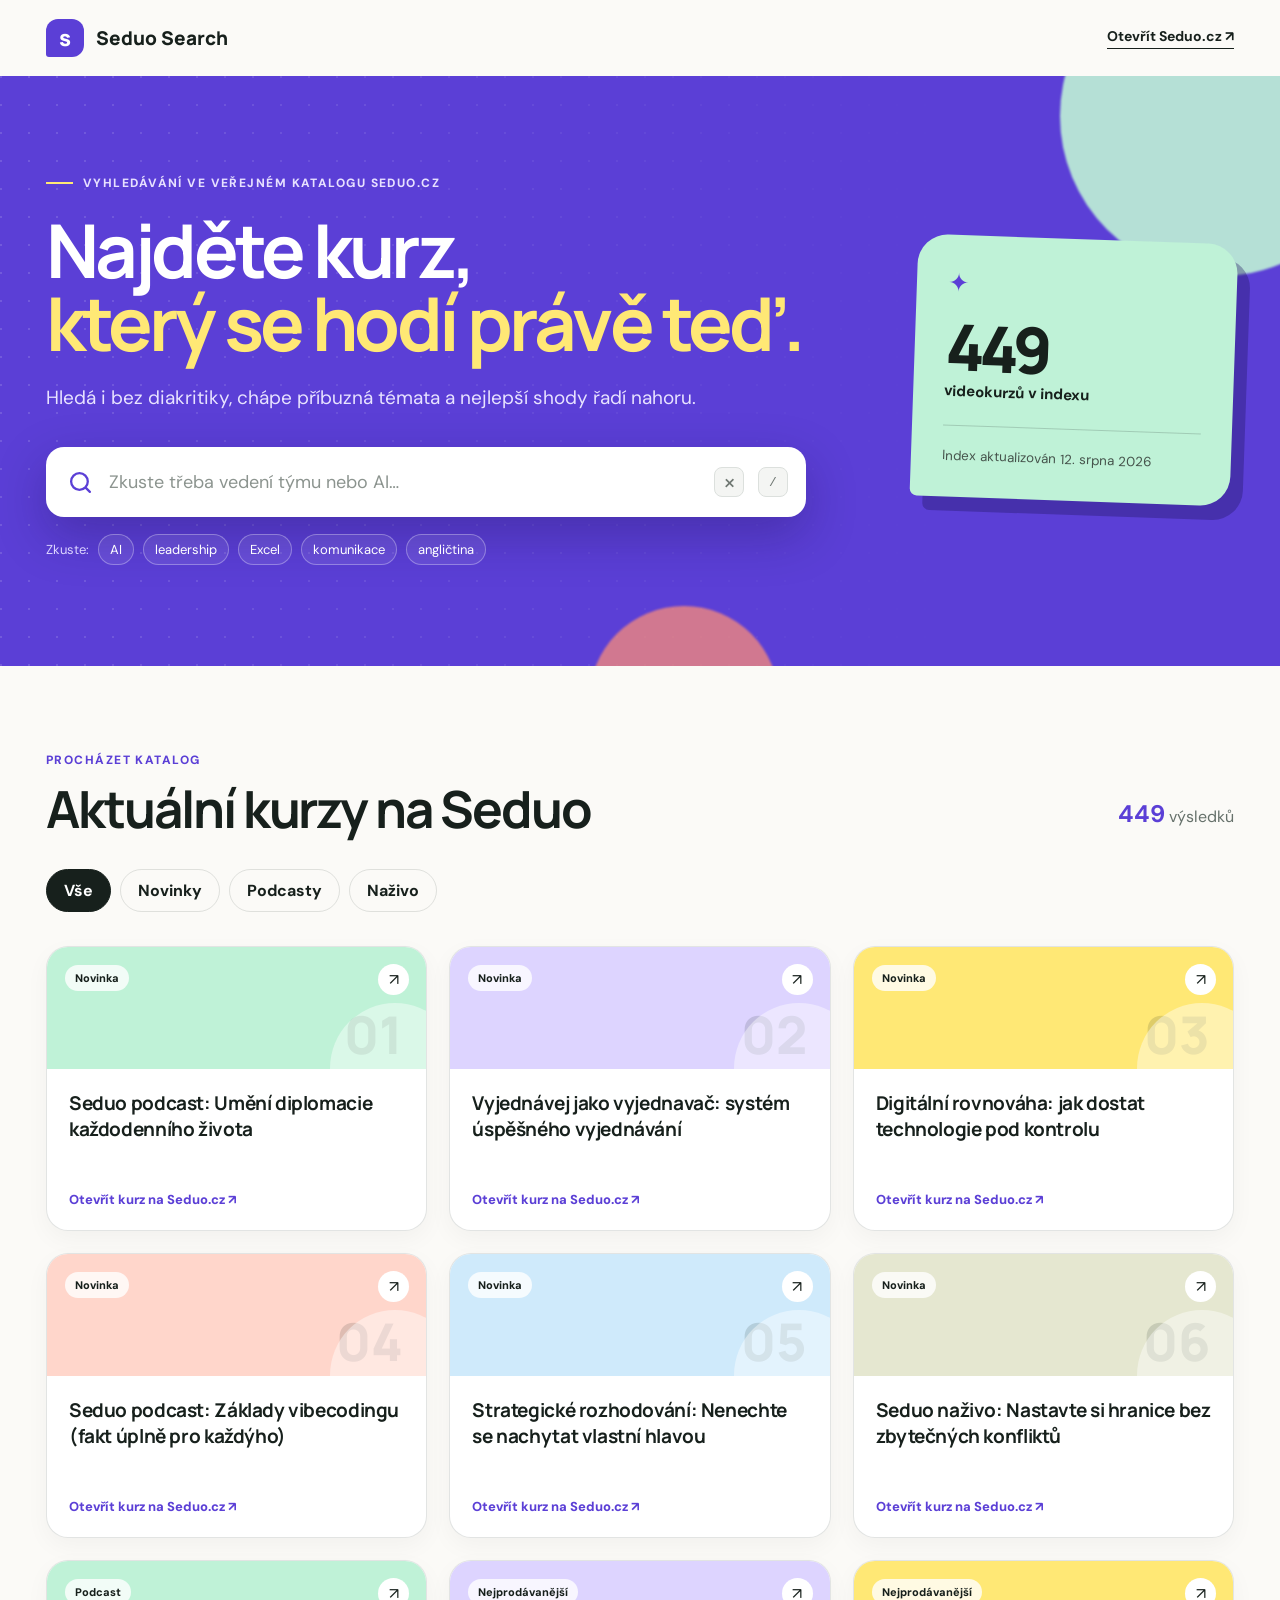
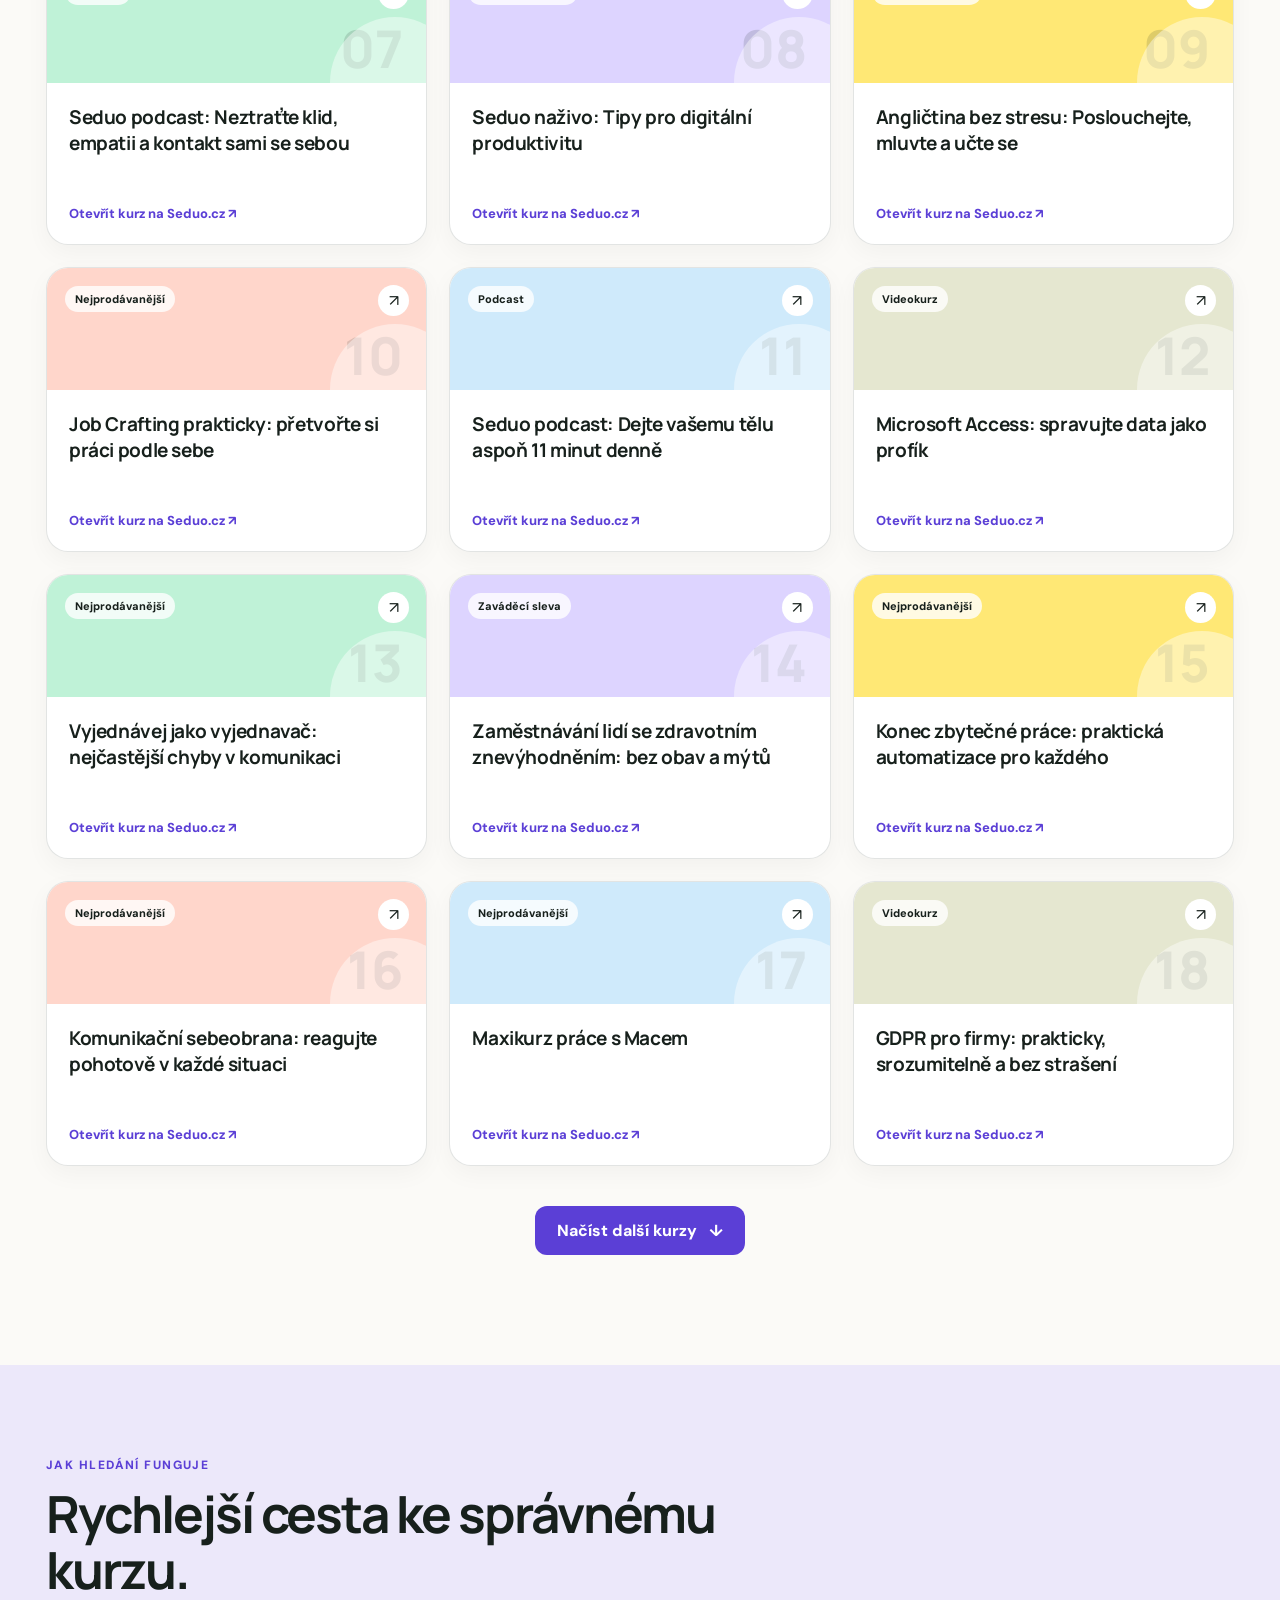
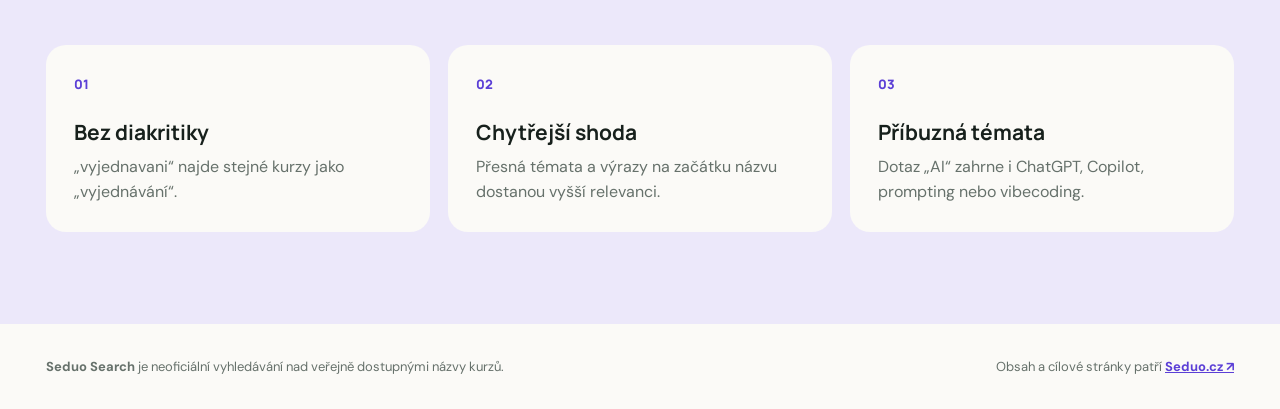
==== search/index.html @ 20088fba "Publikovat samostatný Seduo Search" ====
<!doctype html>
<html lang="cs">
<head>
  <meta charset="utf-8">
  <meta name="viewport" content="width=device-width,initial-scale=1">
  <title>Seduo Search | Najděte správný kurz</title>
  <meta name="description" content="Rychlé a relevantní vyhledávání ve veřejném katalogu videokurzů Seduo.cz.">
  <meta property="og:title" content="Seduo Search | Najděte správný kurz">
  <meta property="og:description" content="Hledejte bez diakritiky, podle témat a relevance ve veřejném katalogu Seduo.cz.">
  <meta property="og:image" content="https://jannehasil.github.io/education-radar-cz-sk/search/og.png">
  <link rel="stylesheet" href="styles.css">
  <script src="app.js" defer></script>
</head>
<body>
<main id="top">
  <header class="topbar">
    <a class="brand" href="#top"><span class="brandMark">s</span><span>Seduo Search</span></a>
    <a class="catalogLink" href="https://www.seduo.cz/kategorie/vsechny-kurzy/videokurzy" target="_blank" rel="noreferrer">Otevřít Seduo.cz <span>↗</span></a>
  </header>

  <section class="hero">
    <div class="orb orbOne"></div><div class="orb orbTwo"></div>
    <div class="heroCopy">
      <p class="eyebrow"><span></span> Vyhledávání ve veřejném katalogu Seduo.cz</p>
      <h1>Najděte kurz,<br><em>který se hodí právě teď.</em></h1>
      <p class="lede">Hledá i bez diakritiky, chápe příbuzná témata a nejlepší shody řadí nahoru.</p>
      <div class="searchShell">
        <svg aria-hidden="true" viewBox="0 0 24 24"><path d="m21 21-4.35-4.35m2.35-5.65a8 8 0 1 1-16 0 8 8 0 0 1 16 0Z"></path></svg>
        <input id="search" placeholder="Zkuste třeba vedení týmu nebo AI…" aria-label="Hledat kurzy" autocomplete="off">
        <button id="clear" class="clear" aria-label="Vymazat hledání" hidden>×</button><kbd id="shortcut">/</kbd>
      </div>
      <div class="quickRow"><span>Zkuste:</span><button>AI</button><button>leadership</button><button>Excel</button><button>komunikace</button><button>angličtina</button></div>
    </div>
    <aside class="heroCard"><span class="spark">✦</span><strong id="total">—</strong><p>videokurzů v indexu</p><div></div><small id="updated">Index se načítá…</small></aside>
  </section>

  <section class="results">
    <div class="resultsTop"><div><p class="kicker" id="mode">Procházet katalog</p><h2 id="heading">Aktuální kurzy na Seduo</h2></div><p class="resultCount"><strong id="count">0</strong> <span id="countLabel">výsledků</span></p></div>
    <div class="filters" role="group" aria-label="Filtrovat výsledky"><button class="active">Vše</button><button>Novinky</button><button>Podcasty</button><button>Naživo</button></div>
    <div id="empty" class="empty" hidden><span>?</span><h3>Tady jsme nic přesného nenašli.</h3><p>Zkuste kratší nebo obecnější výraz — třeba „AI“, „manažer“ nebo „komunikace“.</p><button id="reset">Zobrazit celý katalog</button></div>
    <div id="courseGrid" class="courseGrid"></div>
    <button id="loadMore" class="loadMore">Načíst další kurzy <span>↓</span></button>
  </section>

  <section class="how"><div><p class="kicker">Jak hledání funguje</p><h2>Rychlejší cesta ke správnému kurzu.</h2></div><div class="steps"><article><span>01</span><h3>Bez diakritiky</h3><p>„vyjednavani“ najde stejné kurzy jako „vyjednávání“.</p></article><article><span>02</span><h3>Chytřejší shoda</h3><p>Přesná témata a výrazy na začátku názvu dostanou vyšší relevanci.</p></article><article><span>03</span><h3>Příbuzná témata</h3><p>Dotaz „AI“ zahrne i ChatGPT, Copilot, prompting nebo vibecoding.</p></article></div></section>
  <footer><p><strong>Seduo Search</strong> je neoficiální vyhledávání nad veřejně dostupnými názvy kurzů.</p><p>Obsah a cílové stránky patří <a href="https://www.seduo.cz" target="_blank" rel="noreferrer">Seduo.cz ↗</a></p></footer>
</main>
</body>
</html>
---- search/styles.css ----
@import url('https://fonts.googleapis.com/css2?family=DM+Sans:wght@400;500;600;700&family=Manrope:wght@500;600;700;800&display=swap');

:root {
  --ink: #17201c;
  --muted: #66716b;
  --paper: #fbfaf7;
  --purple: #5b3fd6;
  --purple-dark: #33227f;
  --mint: #bff2d7;
  --yellow: #ffe875;
  --coral: #ff8f76;
  --line: rgba(23, 32, 28, .12);
}

* { box-sizing: border-box; }
html { scroll-behavior: smooth; }
body { margin: 0; color: var(--ink); background: var(--paper); font-family: "DM Sans", sans-serif; }
button, input { font: inherit; }
button, a { -webkit-tap-highlight-color: transparent; }
a { color: inherit; }

main { min-height: 100vh; overflow: hidden; }
.topbar { height: 76px; max-width: 1240px; margin: 0 auto; padding: 0 26px; display: flex; align-items: center; justify-content: space-between; }
.brand { display: inline-flex; align-items: center; gap: 12px; text-decoration: none; font-family: "Manrope", sans-serif; font-weight: 800; font-size: 19px; }
.brandMark { display: grid; place-items: center; width: 38px; height: 38px; color: white; background: var(--purple); border-radius: 12px 12px 12px 3px; font-size: 22px; font-weight: 800; }
.catalogLink { font-size: 14px; font-weight: 700; text-decoration: none; border-bottom: 1px solid var(--ink); padding-bottom: 3px; }

.hero { position: relative; min-height: 590px; padding: 88px max(26px, calc((100vw - 1188px)/2)) 90px; display: grid; grid-template-columns: minmax(0, 1fr) 320px; gap: 92px; align-items: center; background: var(--purple); color: white; overflow: hidden; }
.hero:before { content: ""; position: absolute; inset: 0; opacity: .14; background-image: radial-gradient(circle at 1px 1px, white 1px, transparent 0); background-size: 28px 28px; mask-image: linear-gradient(to right, black, transparent 75%); }
.orb { position: absolute; border-radius: 50%; filter: blur(1px); pointer-events: none; }
.orbOne { width: 320px; height: 320px; right: -100px; top: -120px; background: var(--mint); opacity: .9; }
.orbTwo { width: 190px; height: 190px; left: 46%; bottom: -130px; background: var(--coral); opacity: .72; }
.heroCopy, .heroCard { position: relative; z-index: 1; }
.eyebrow, .kicker { margin: 0 0 22px; text-transform: uppercase; letter-spacing: .12em; font-size: 12px; font-weight: 800; }
.eyebrow { display: flex; align-items: center; gap: 10px; color: #e7e0ff; }
.eyebrow span { width: 27px; height: 2px; background: var(--yellow); }
h1, h2, h3, p { margin-top: 0; }
h1, h2, h3 { font-family: "Manrope", sans-serif; }
h1 { margin-bottom: 24px; max-width: 830px; font-size: clamp(45px, 5.8vw, 78px); line-height: .99; letter-spacing: -.052em; }
h1 em { color: var(--yellow); font-style: normal; }
.lede { max-width: 690px; margin-bottom: 34px; font-size: 19px; line-height: 1.58; color: #e8e3ff; }

.searchShell { height: 70px; max-width: 760px; display: flex; align-items: center; gap: 14px; padding: 0 18px 0 22px; background: white; color: var(--ink); border-radius: 18px; box-shadow: 0 18px 50px rgba(20, 10, 65, .28); }
.searchShell:focus-within { outline: 4px solid rgba(255, 232, 117, .6); }
.searchShell svg { width: 25px; height: 25px; flex: 0 0 auto; fill: none; stroke: var(--purple); stroke-width: 2.2; stroke-linecap: round; }
.searchShell input { min-width: 0; flex: 1; border: 0; outline: 0; color: var(--ink); font-size: 18px; background: transparent; }
.searchShell input::placeholder { color: #8c948f; }
kbd, .clear { min-width: 30px; height: 30px; border: 1px solid #dce0dd; border-radius: 8px; display: grid; place-items: center; background: #f4f5f3; color: #6f7772; }
.clear { cursor: pointer; font-size: 24px; line-height: 1; }
.quickRow { min-height: 30px; margin-top: 17px; display: flex; gap: 9px; align-items: center; flex-wrap: wrap; color: #dcd5ff; font-size: 13px; }
.quickRow button { border: 1px solid rgba(255,255,255,.3); border-radius: 99px; color: white; background: rgba(255,255,255,.08); padding: 6px 11px; cursor: pointer; transition: .2s ease; }
.quickRow button:hover { color: var(--purple-dark); background: var(--yellow); border-color: var(--yellow); transform: translateY(-1px); }

.heroCard { padding: 31px; color: var(--ink); background: var(--mint); border-radius: 30px 30px 30px 7px; box-shadow: 13px 14px 0 rgba(31, 18, 93, .34); transform: rotate(2deg); }
.heroCard .spark { display: block; color: var(--purple); font-size: 25px; }
.heroCard strong { display: block; margin: 16px 0 2px; font: 800 64px/1 "Manrope", sans-serif; letter-spacing: -.06em; }
.heroCard p { margin-bottom: 24px; font-size: 15px; font-weight: 700; }
.heroCard div { height: 1px; margin-bottom: 18px; background: rgba(23,32,28,.18); }
.heroCard small { line-height: 1.5; color: #45534b; }

.results { max-width: 1240px; margin: 0 auto; padding: 86px 26px 110px; }
.resultsTop { display: flex; justify-content: space-between; align-items: end; gap: 28px; }
.kicker { margin-bottom: 13px; color: var(--purple); }
.results h2, .how h2 { margin-bottom: 0; font-size: clamp(32px, 4vw, 52px); line-height: 1.08; letter-spacing: -.04em; }
.resultCount { flex: 0 0 auto; margin-bottom: 7px; color: var(--muted); }
.resultCount strong { color: var(--purple); font-size: 24px; }
.filters { margin: 33px 0 34px; display: flex; flex-wrap: wrap; gap: 9px; }
.filters button { padding: 10px 17px; border: 1px solid var(--line); border-radius: 99px; background: transparent; color: var(--ink); font-weight: 700; cursor: pointer; }
.filters button.active { background: var(--ink); color: white; border-color: var(--ink); }

.courseGrid { display: grid; grid-template-columns: repeat(3, minmax(0, 1fr)); gap: 22px; }
.courseCard { display: flex; flex-direction: column; min-width: 0; min-height: 285px; overflow: hidden; border: 1px solid var(--line); border-radius: 22px; background: white; text-decoration: none; box-shadow: 0 8px 25px rgba(25, 29, 27, .04); transition: transform .2s ease, box-shadow .2s ease; }
.courseCard:hover { transform: translateY(-5px); box-shadow: 0 18px 40px rgba(36, 23, 92, .12); }
.courseVisual { position: relative; height: 122px; padding: 18px; overflow: hidden; }
.courseVisual:after { content: ""; position: absolute; width: 130px; height: 130px; right: -34px; bottom: -64px; border-radius: 50%; background: rgba(255,255,255,.42); }
.courseVisual span { display: inline-block; padding: 6px 10px; border-radius: 99px; background: rgba(255,255,255,.8); font-size: 11px; font-weight: 800; }
.courseVisual b { position: absolute; right: 23px; bottom: 8px; font: 800 52px/1 "Manrope", sans-serif; color: rgba(23,32,28,.14); }
.courseVisual i { position: absolute; right: 17px; top: 17px; display: grid; place-items: center; width: 31px; height: 31px; border-radius: 50%; background: white; font-style: normal; }
.visual1 { background: var(--mint); }.visual2 { background: #ddd4ff; }.visual3 { background: var(--yellow); }.visual4 { background: #ffd6cb; }.visual5 { background: #cfeafb; }.visual6 { background: #e5e7d0; }
.courseBody { padding: 22px; display: flex; flex: 1; flex-direction: column; justify-content: space-between; gap: 25px; }
.courseBody p { margin: 0; font: 700 19px/1.34 "Manrope", sans-serif; letter-spacing: -.02em; }
.courseBody span { color: var(--purple); font-size: 13px; font-weight: 800; }
.loadMore, .empty button { display: block; margin: 40px auto 0; padding: 14px 22px; border: 0; border-radius: 12px; background: var(--purple); color: white; font-weight: 800; cursor: pointer; }
.loadMore span { margin-left: 8px; }
.empty { padding: 70px 25px; text-align: center; border: 1px dashed #c9cec9; border-radius: 24px; background: white; }
.empty > span { display: grid; place-items: center; width: 54px; height: 54px; margin: 0 auto 19px; border-radius: 50%; color: white; background: var(--purple); font: 800 24px "Manrope", sans-serif; }
.empty h3 { margin-bottom: 9px; font-size: 25px; }.empty p { color: var(--muted); }

.how { padding: 92px max(26px, calc((100vw - 1188px)/2)); background: #ece8fa; }
.how > div:first-child { max-width: 680px; }
.steps { margin-top: 48px; display: grid; grid-template-columns: repeat(3, 1fr); gap: 18px; }
.steps article { padding: 28px; background: var(--paper); border-radius: 20px; }
.steps article > span { color: var(--purple); font: 800 13px "Manrope", sans-serif; }
.steps h3 { margin: 24px 0 9px; font-size: 21px; }.steps p { margin: 0; color: var(--muted); line-height: 1.55; }

footer { max-width: 1240px; margin: 0 auto; padding: 34px 26px; display: flex; justify-content: space-between; gap: 20px; color: var(--muted); font-size: 13px; }
footer p { margin: 0; } footer a { color: var(--purple); font-weight: 700; }

@media (max-width: 900px) {
  .hero { grid-template-columns: 1fr; gap: 46px; padding-top: 70px; }
  .heroCard { max-width: 330px; }
  .courseGrid { grid-template-columns: repeat(2, minmax(0, 1fr)); }
  .steps { grid-template-columns: 1fr; }
}

@media (max-width: 620px) {
  .topbar { height: 66px; padding-inline: 18px; }.catalogLink { font-size: 0; }.catalogLink span { font-size: 18px; }
  .hero { min-height: auto; padding: 58px 18px 66px; }.eyebrow { line-height: 1.4; }
  h1 { font-size: 43px; }.lede { font-size: 16px; }.searchShell { height: 62px; padding-inline: 15px; }.searchShell input { font-size: 16px; } kbd { display: none; }
  .heroCard { transform: none; box-shadow: 8px 9px 0 rgba(31,18,93,.34); }
  .results { padding: 68px 18px 80px; }.resultsTop { align-items: start; flex-direction: column; gap: 15px; }.courseGrid { grid-template-columns: 1fr; }
  .how { padding: 70px 18px; } footer { padding: 28px 18px; flex-direction: column; }
}

@media (prefers-reduced-motion: reduce) { html { scroll-behavior: auto; } * { transition: none !important; } }
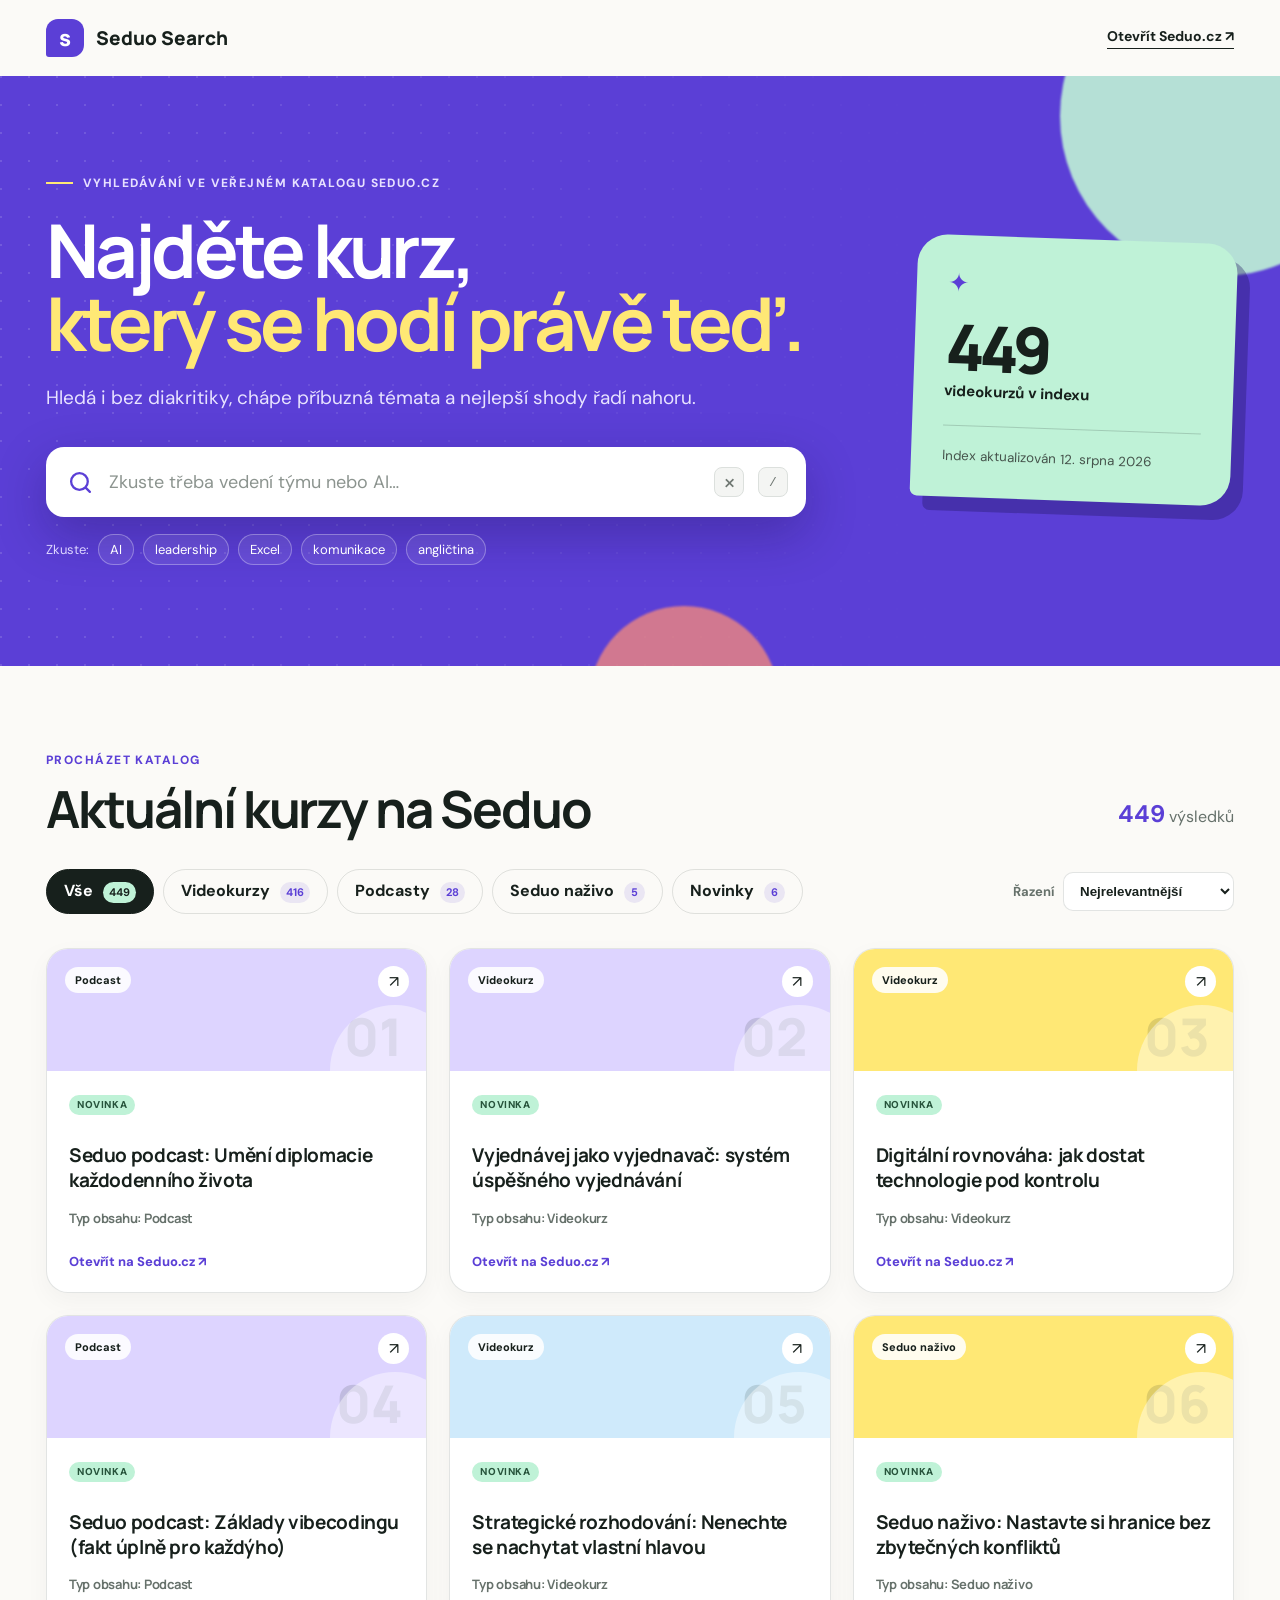
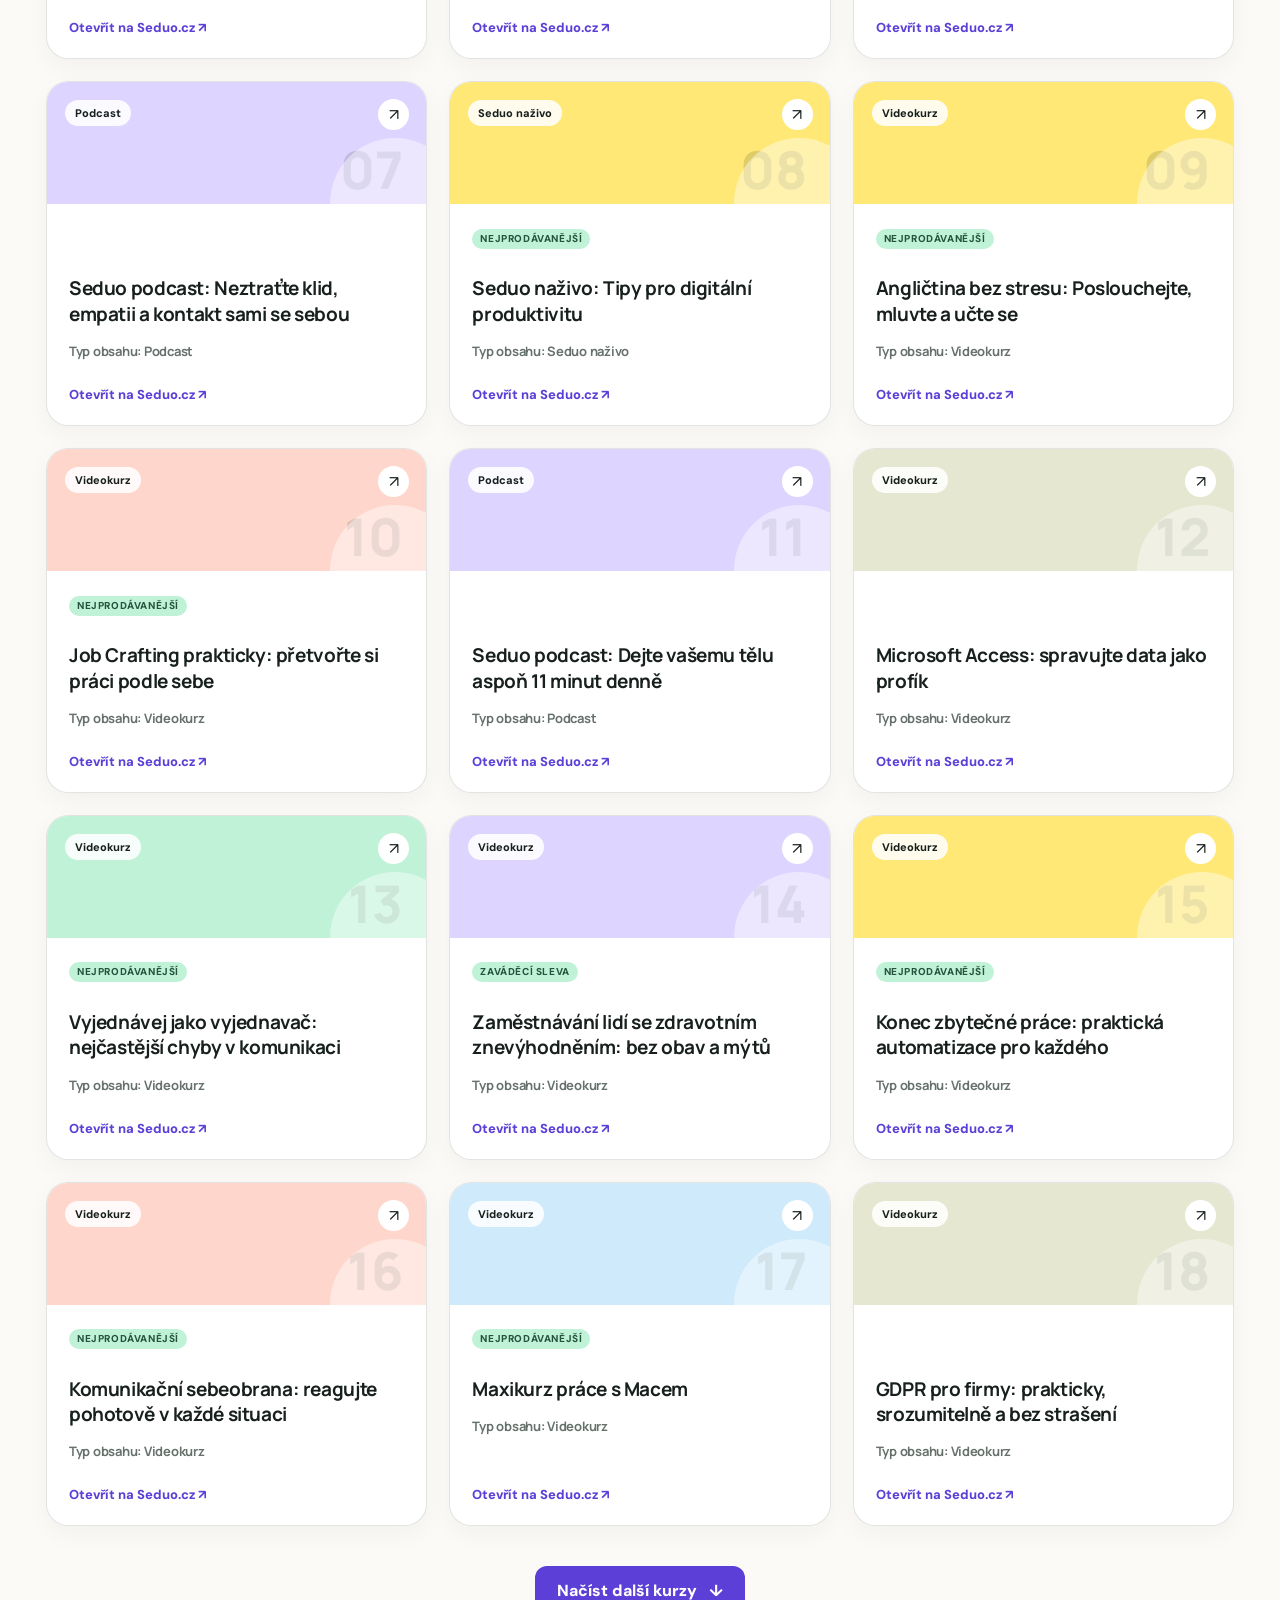
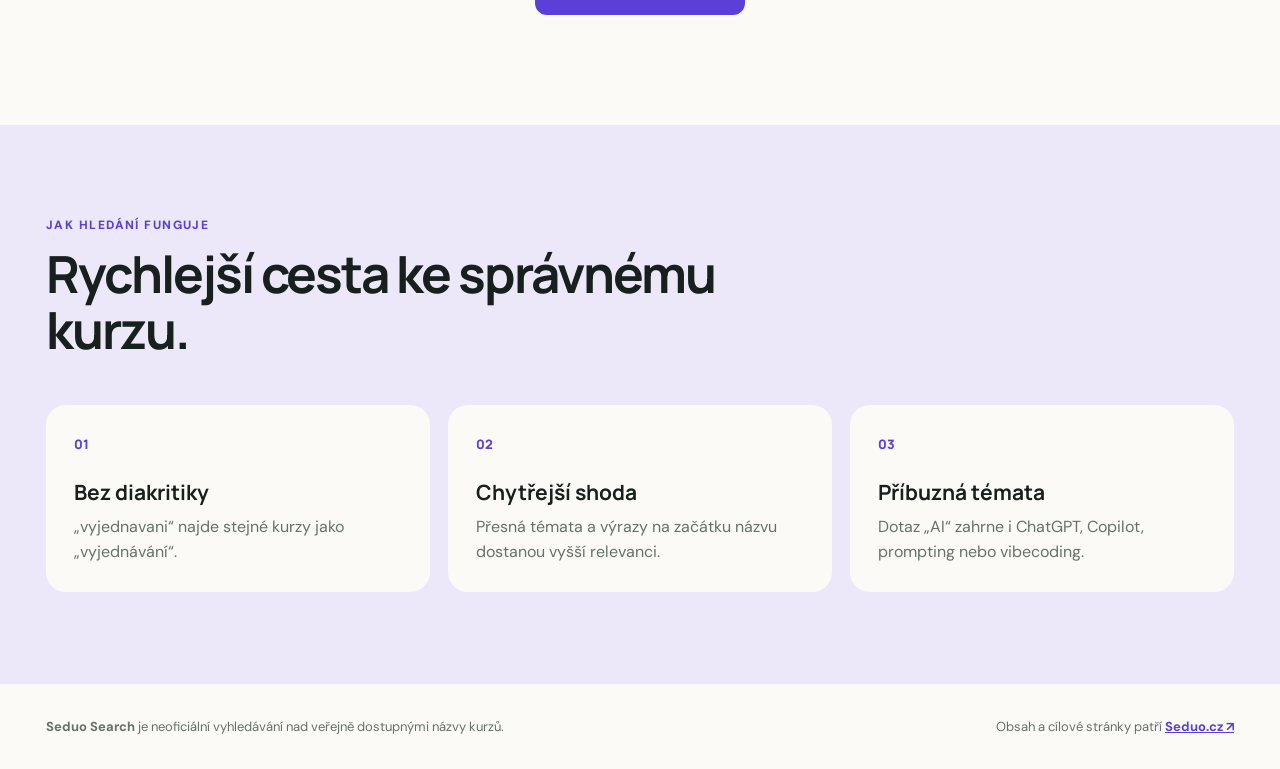
==== commit 75debc73: "Zlepšit relevanci a typy výsledků Seduo Search" ====
--- a/search/index.html
+++ b/search/index.html
@@ -36,7 +36,18 @@
 
   <section class="results">
     <div class="resultsTop"><div><p class="kicker" id="mode">Procházet katalog</p><h2 id="heading">Aktuální kurzy na Seduo</h2></div><p class="resultCount"><strong id="count">0</strong> <span id="countLabel">výsledků</span></p></div>
-    <div class="filters" role="group" aria-label="Filtrovat výsledky"><button class="active">Vše</button><button>Novinky</button><button>Podcasty</button><button>Naživo</button></div>
+    <div class="resultTools">
+      <div class="filters" role="group" aria-label="Filtrovat výsledky">
+        <button class="active" data-filter="Vše">Vše <span>0</span></button>
+        <button data-filter="Videokurzy">Videokurzy <span>0</span></button>
+        <button data-filter="Podcasty">Podcasty <span>0</span></button>
+        <button data-filter="Naživo">Seduo naživo <span>0</span></button>
+        <button data-filter="Novinky">Novinky <span>0</span></button>
+      </div>
+      <label class="sortLabel">Řazení
+        <select id="sort"><option value="relevance">Nejrelevantnější</option><option value="newest">Nejnovější</option><option value="az">A–Z</option></select>
+      </label>
+    </div>
     <div id="empty" class="empty" hidden><span>?</span><h3>Tady jsme nic přesného nenašli.</h3><p>Zkuste kratší nebo obecnější výraz — třeba „AI“, „manažer“ nebo „komunikace“.</p><button id="reset">Zobrazit celý katalog</button></div>
     <div id="courseGrid" class="courseGrid"></div>
     <button id="loadMore" class="loadMore">Načíst další kurzy <span>↓</span></button>
--- a/search/styles.css
+++ b/search/styles.css
@@ -64,9 +64,14 @@
 .results h2, .how h2 { margin-bottom: 0; font-size: clamp(32px, 4vw, 52px); line-height: 1.08; letter-spacing: -.04em; }
 .resultCount { flex: 0 0 auto; margin-bottom: 7px; color: var(--muted); }
 .resultCount strong { color: var(--purple); font-size: 24px; }
-.filters { margin: 33px 0 34px; display: flex; flex-wrap: wrap; gap: 9px; }
+.resultTools { margin: 33px 0 34px; display: flex; justify-content: space-between; gap: 24px; align-items: center; }
+.filters { display: flex; flex-wrap: wrap; gap: 9px; }
 .filters button { padding: 10px 17px; border: 1px solid var(--line); border-radius: 99px; background: transparent; color: var(--ink); font-weight: 700; cursor: pointer; }
 .filters button.active { background: var(--ink); color: white; border-color: var(--ink); }
+.filters button span { display: inline-grid; place-items: center; min-width: 21px; height: 21px; margin-left: 6px; padding: 0 6px; border-radius: 99px; background: rgba(91,63,214,.1); color: var(--purple); font-size: 11px; }
+.filters button.active span { color: var(--ink); background: var(--mint); }
+.sortLabel { display: flex; flex: 0 0 auto; align-items: center; gap: 9px; color: var(--muted); font-size: 13px; font-weight: 700; }
+.sortLabel select { padding: 10px 34px 10px 12px; border: 1px solid var(--line); border-radius: 10px; color: var(--ink); background: white; font-weight: 700; }
 
 .courseGrid { display: grid; grid-template-columns: repeat(3, minmax(0, 1fr)); gap: 22px; }
 .courseCard { display: flex; flex-direction: column; min-width: 0; min-height: 285px; overflow: hidden; border: 1px solid var(--line); border-radius: 22px; background: white; text-decoration: none; box-shadow: 0 8px 25px rgba(25, 29, 27, .04); transition: transform .2s ease, box-shadow .2s ease; }
@@ -80,6 +85,22 @@
 .courseBody { padding: 22px; display: flex; flex: 1; flex-direction: column; justify-content: space-between; gap: 25px; }
 .courseBody p { margin: 0; font: 700 19px/1.34 "Manrope", sans-serif; letter-spacing: -.02em; }
 .courseBody span { color: var(--purple); font-size: 13px; font-weight: 800; }
+.courseVisual .typePill { background: rgba(255,255,255,.88); }
+.cardMeta { min-height: 25px; display: flex; align-items: center; gap: 7px; flex-wrap: wrap; }
+.courseBody .relevancePill, .courseBody .flagPill { display: inline-flex; width: fit-content; padding: 5px 8px; border-radius: 99px; font-size: 10px; line-height: 1; text-transform: uppercase; letter-spacing: .06em; }
+.courseBody .relevancePill { color: #2b187f; background: #e8e2ff; }
+.courseBody .flagPill { color: #26533b; background: var(--mint); }
+.courseBody .courseName { margin: 0; font: 700 19px/1.34 "Manrope", sans-serif; letter-spacing: -.02em; }
+.courseBody .matchReason { margin: -10px 0 0; color: var(--muted); font-size: 13px; line-height: 1.45; }
+.courseBody .courseLink { margin-top: auto; }
+.courseGrid.isSearch { grid-template-columns: 1fr; gap: 12px; }
+.courseGrid.isSearch .resultCard { min-height: 0; display: grid; grid-template-columns: 180px 1fr; }
+.courseGrid.isSearch .courseVisual { height: 100%; min-height: 168px; }
+.courseGrid.isSearch .courseBody { min-height: 168px; padding: 22px 25px; display: grid; grid-template-columns: 1fr auto; grid-template-areas: "meta link" "name link" "reason link"; align-content: center; column-gap: 28px; row-gap: 7px; }
+.courseGrid.isSearch .cardMeta { grid-area: meta; }
+.courseGrid.isSearch .courseName { grid-area: name; font-size: 21px; }
+.courseGrid.isSearch .matchReason { grid-area: reason; margin: 0; }
+.courseGrid.isSearch .courseLink { grid-area: link; align-self: center; white-space: nowrap; }
 .loadMore, .empty button { display: block; margin: 40px auto 0; padding: 14px 22px; border: 0; border-radius: 12px; background: var(--purple); color: white; font-weight: 800; cursor: pointer; }
 .loadMore span { margin-left: 8px; }
 .empty { padding: 70px 25px; text-align: center; border: 1px dashed #c9cec9; border-radius: 24px; background: white; }
@@ -101,6 +122,7 @@
   .heroCard { max-width: 330px; }
   .courseGrid { grid-template-columns: repeat(2, minmax(0, 1fr)); }
   .steps { grid-template-columns: 1fr; }
+  .resultTools { align-items: flex-start; flex-direction: column; }
 }
 
 @media (max-width: 620px) {
@@ -109,6 +131,10 @@
   h1 { font-size: 43px; }.lede { font-size: 16px; }.searchShell { height: 62px; padding-inline: 15px; }.searchShell input { font-size: 16px; } kbd { display: none; }
   .heroCard { transform: none; box-shadow: 8px 9px 0 rgba(31,18,93,.34); }
   .results { padding: 68px 18px 80px; }.resultsTop { align-items: start; flex-direction: column; gap: 15px; }.courseGrid { grid-template-columns: 1fr; }
+  .courseGrid.isSearch .resultCard { grid-template-columns: 105px 1fr; }
+  .courseGrid.isSearch .courseVisual { min-height: 190px; }
+  .courseGrid.isSearch .courseBody { min-height: 190px; display: flex; padding: 18px; }
+  .courseGrid.isSearch .courseLink { align-self: flex-start; }
   .how { padding: 70px 18px; } footer { padding: 28px 18px; flex-direction: column; }
 }
 
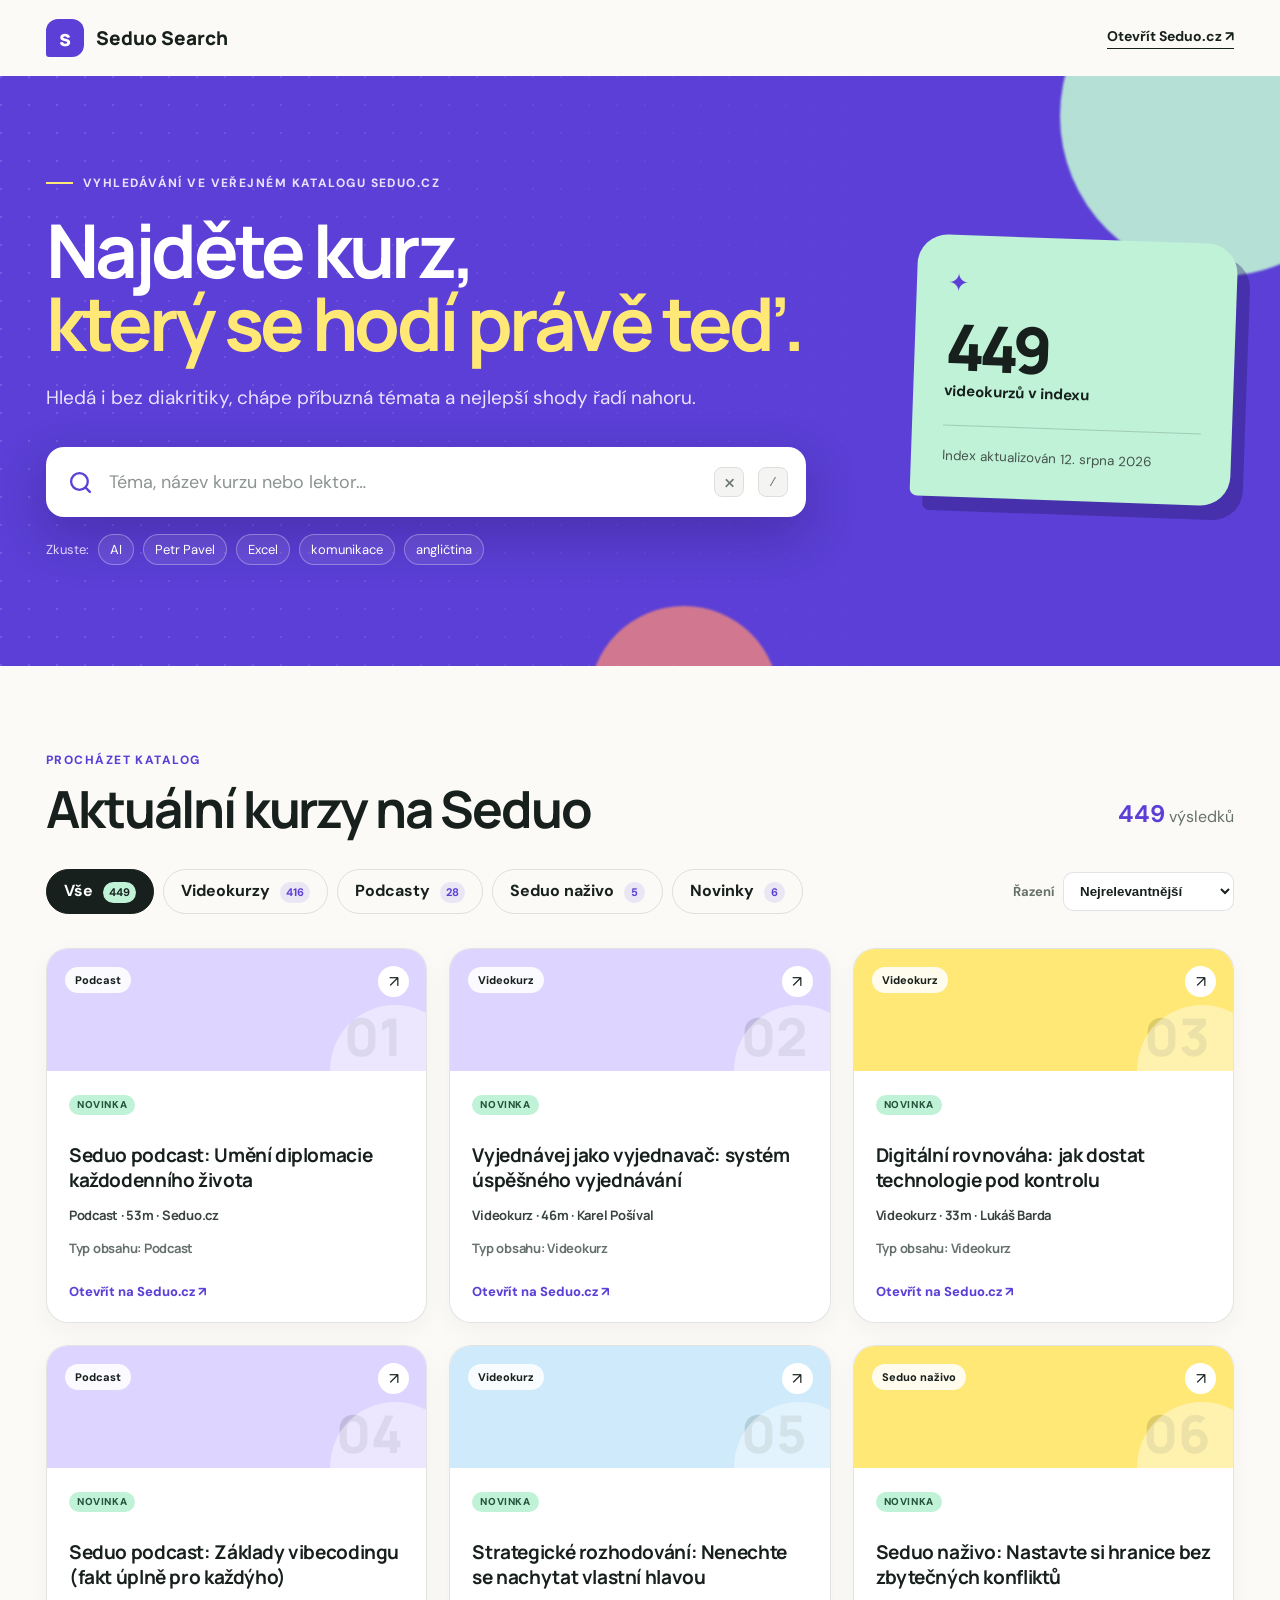
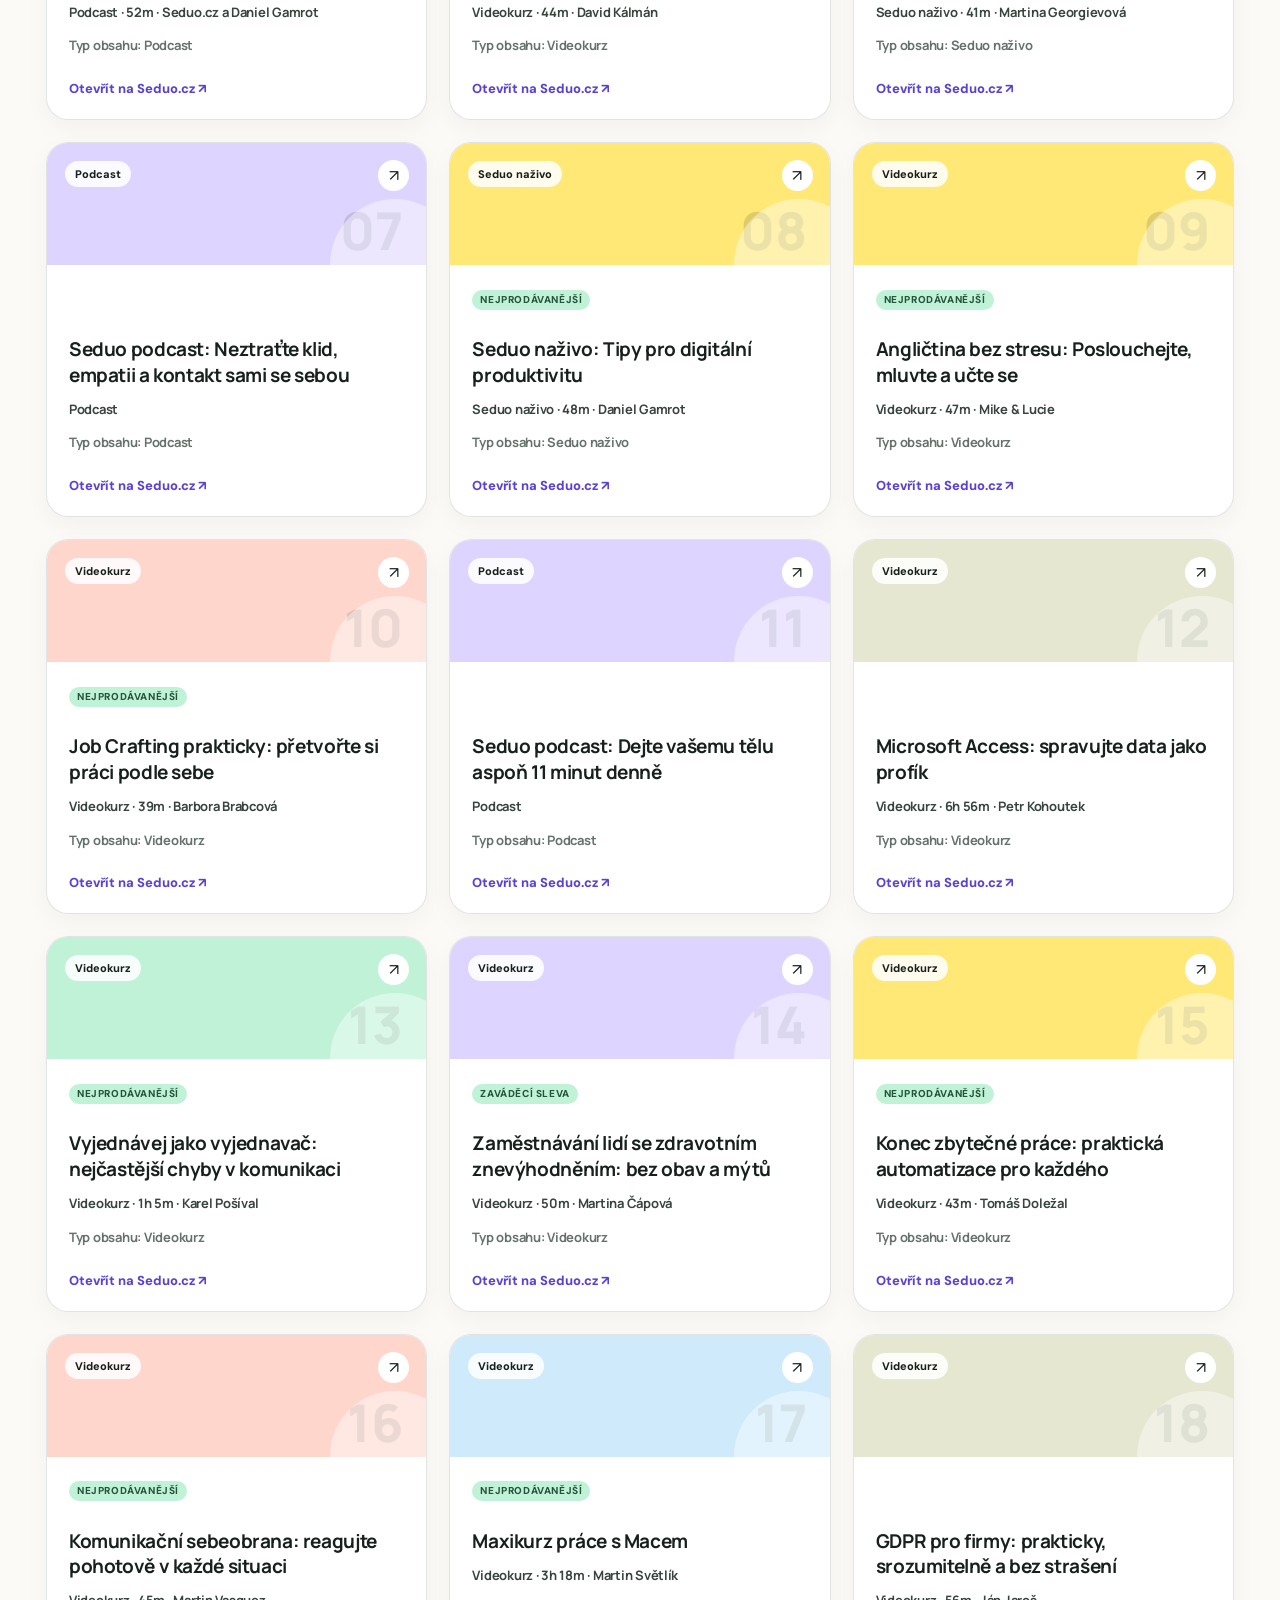
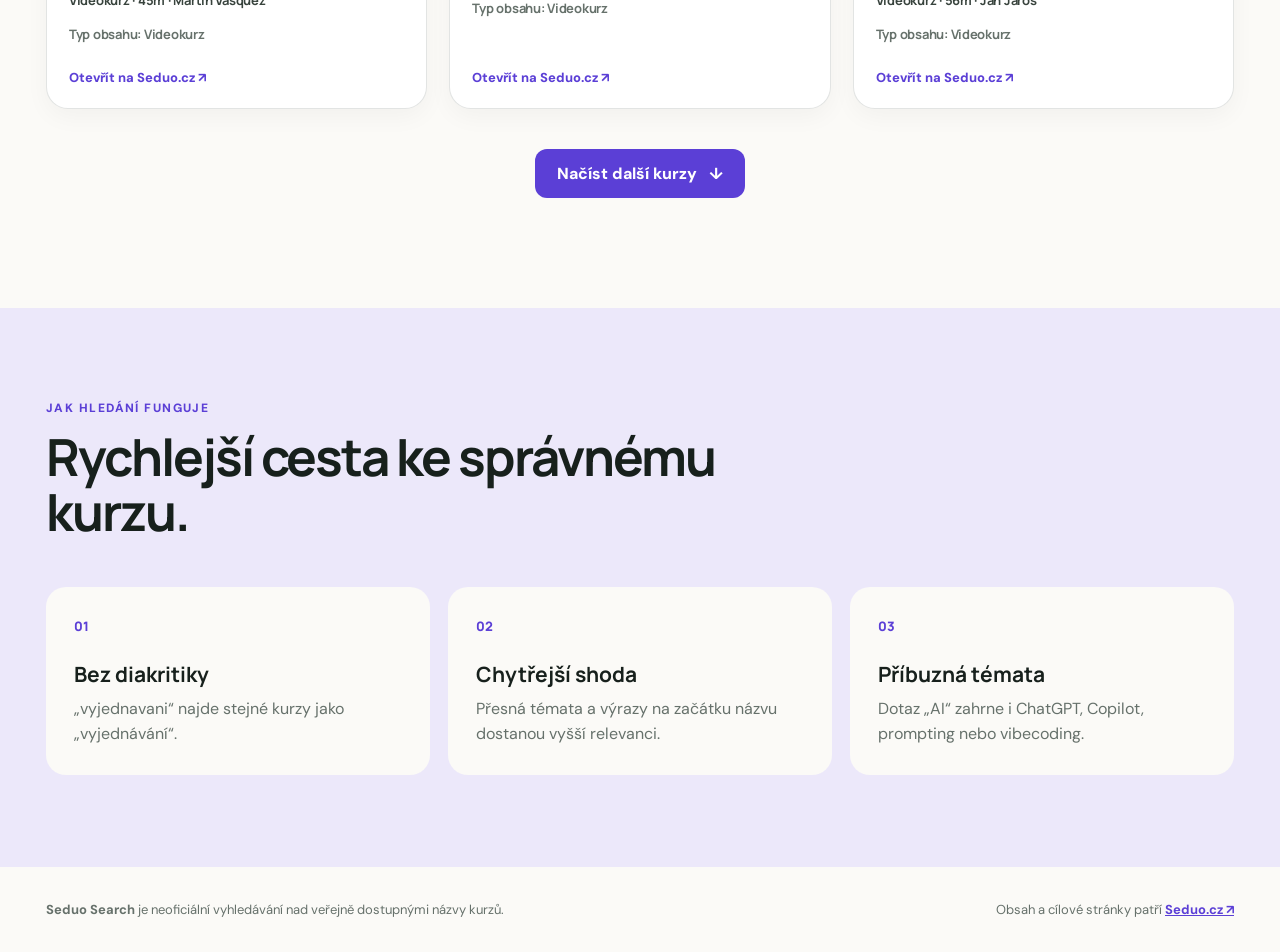
==== commit 88fcc928: "Zpřesnit hledání a doplnit lektory" ====
--- a/search/index.html
+++ b/search/index.html
@@ -26,10 +26,10 @@
       <p class="lede">Hledá i bez diakritiky, chápe příbuzná témata a nejlepší shody řadí nahoru.</p>
       <div class="searchShell">
         <svg aria-hidden="true" viewBox="0 0 24 24"><path d="m21 21-4.35-4.35m2.35-5.65a8 8 0 1 1-16 0 8 8 0 0 1 16 0Z"></path></svg>
-        <input id="search" placeholder="Zkuste třeba vedení týmu nebo AI…" aria-label="Hledat kurzy" autocomplete="off">
+        <input id="search" placeholder="Téma, název kurzu nebo lektor…" aria-label="Hledat kurzy a lektory" autocomplete="off">
         <button id="clear" class="clear" aria-label="Vymazat hledání" hidden>×</button><kbd id="shortcut">/</kbd>
       </div>
-      <div class="quickRow"><span>Zkuste:</span><button>AI</button><button>leadership</button><button>Excel</button><button>komunikace</button><button>angličtina</button></div>
+      <div class="quickRow"><span>Zkuste:</span><button>AI</button><button>Petr Pavel</button><button>Excel</button><button>komunikace</button><button>angličtina</button></div>
     </div>
     <aside class="heroCard"><span class="spark">✦</span><strong id="total">—</strong><p>videokurzů v indexu</p><div></div><small id="updated">Index se načítá…</small></aside>
   </section>
--- a/search/styles.css
+++ b/search/styles.css
@@ -91,14 +91,16 @@
 .courseBody .relevancePill { color: #2b187f; background: #e8e2ff; }
 .courseBody .flagPill { color: #26533b; background: var(--mint); }
 .courseBody .courseName { margin: 0; font: 700 19px/1.34 "Manrope", sans-serif; letter-spacing: -.02em; }
+.courseBody .courseFacts { margin: -12px 0 0; color: #38433d; font-size: 13px; font-weight: 700; }
 .courseBody .matchReason { margin: -10px 0 0; color: var(--muted); font-size: 13px; line-height: 1.45; }
 .courseBody .courseLink { margin-top: auto; }
 .courseGrid.isSearch { grid-template-columns: 1fr; gap: 12px; }
 .courseGrid.isSearch .resultCard { min-height: 0; display: grid; grid-template-columns: 180px 1fr; }
 .courseGrid.isSearch .courseVisual { height: 100%; min-height: 168px; }
-.courseGrid.isSearch .courseBody { min-height: 168px; padding: 22px 25px; display: grid; grid-template-columns: 1fr auto; grid-template-areas: "meta link" "name link" "reason link"; align-content: center; column-gap: 28px; row-gap: 7px; }
+.courseGrid.isSearch .courseBody { min-height: 168px; padding: 22px 25px; display: grid; grid-template-columns: 1fr auto; grid-template-areas: "meta link" "name link" "facts link" "reason link"; align-content: center; column-gap: 28px; row-gap: 7px; }
 .courseGrid.isSearch .cardMeta { grid-area: meta; }
 .courseGrid.isSearch .courseName { grid-area: name; font-size: 21px; }
+.courseGrid.isSearch .courseFacts { grid-area: facts; margin: 0; }
 .courseGrid.isSearch .matchReason { grid-area: reason; margin: 0; }
 .courseGrid.isSearch .courseLink { grid-area: link; align-self: center; white-space: nowrap; }
 .loadMore, .empty button { display: block; margin: 40px auto 0; padding: 14px 22px; border: 0; border-radius: 12px; background: var(--purple); color: white; font-weight: 800; cursor: pointer; }
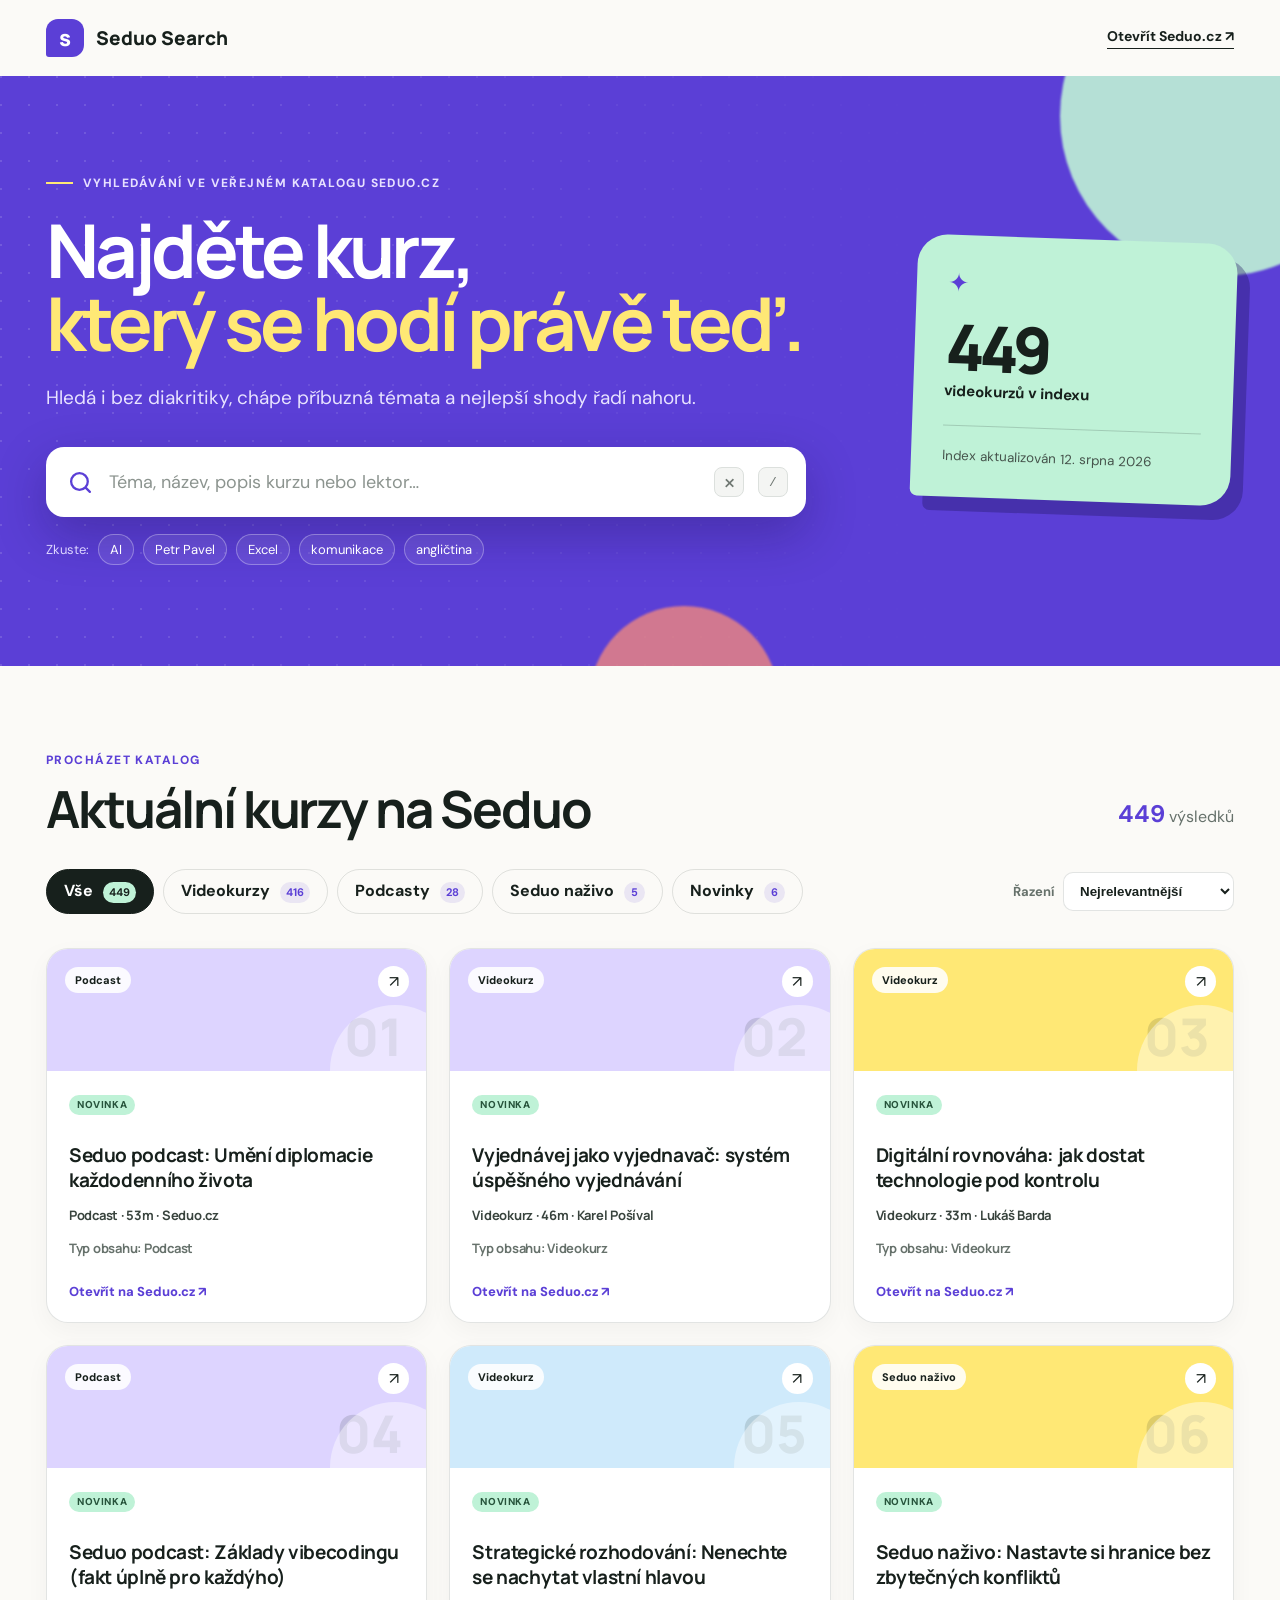
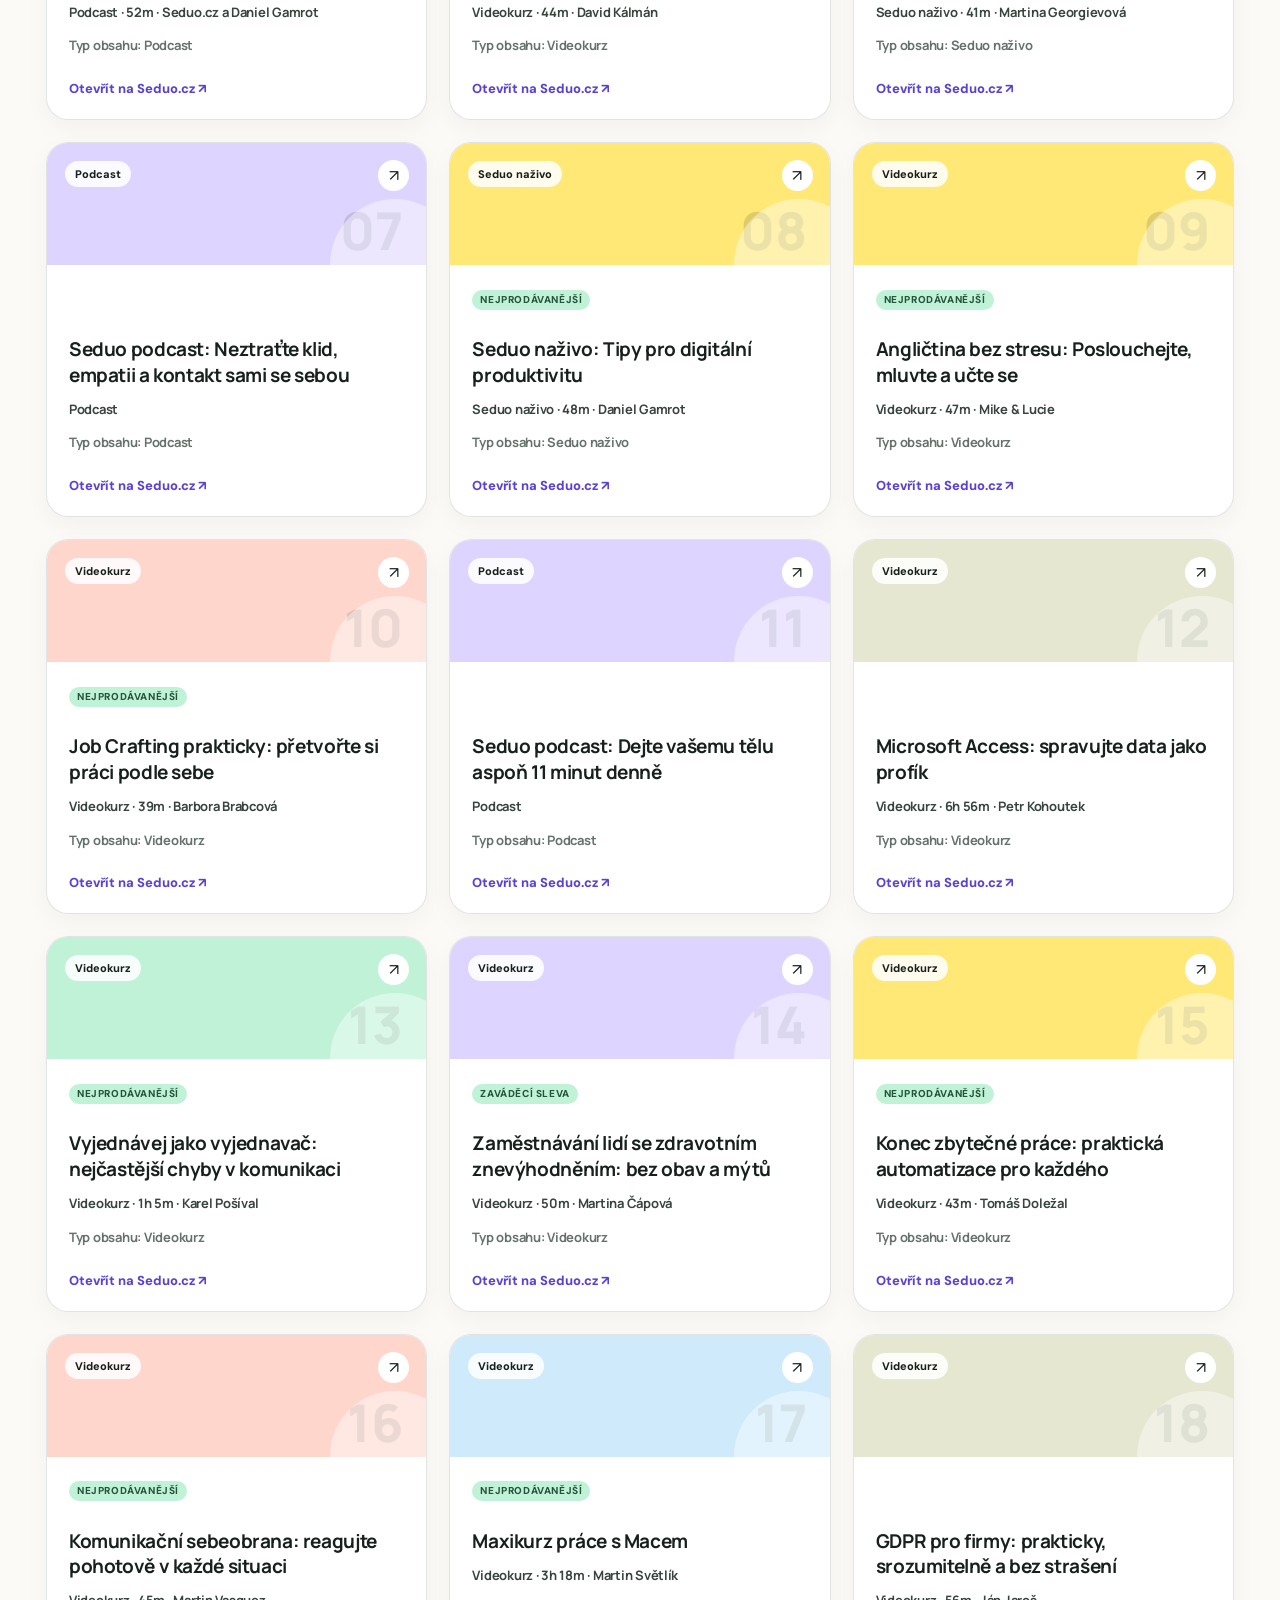
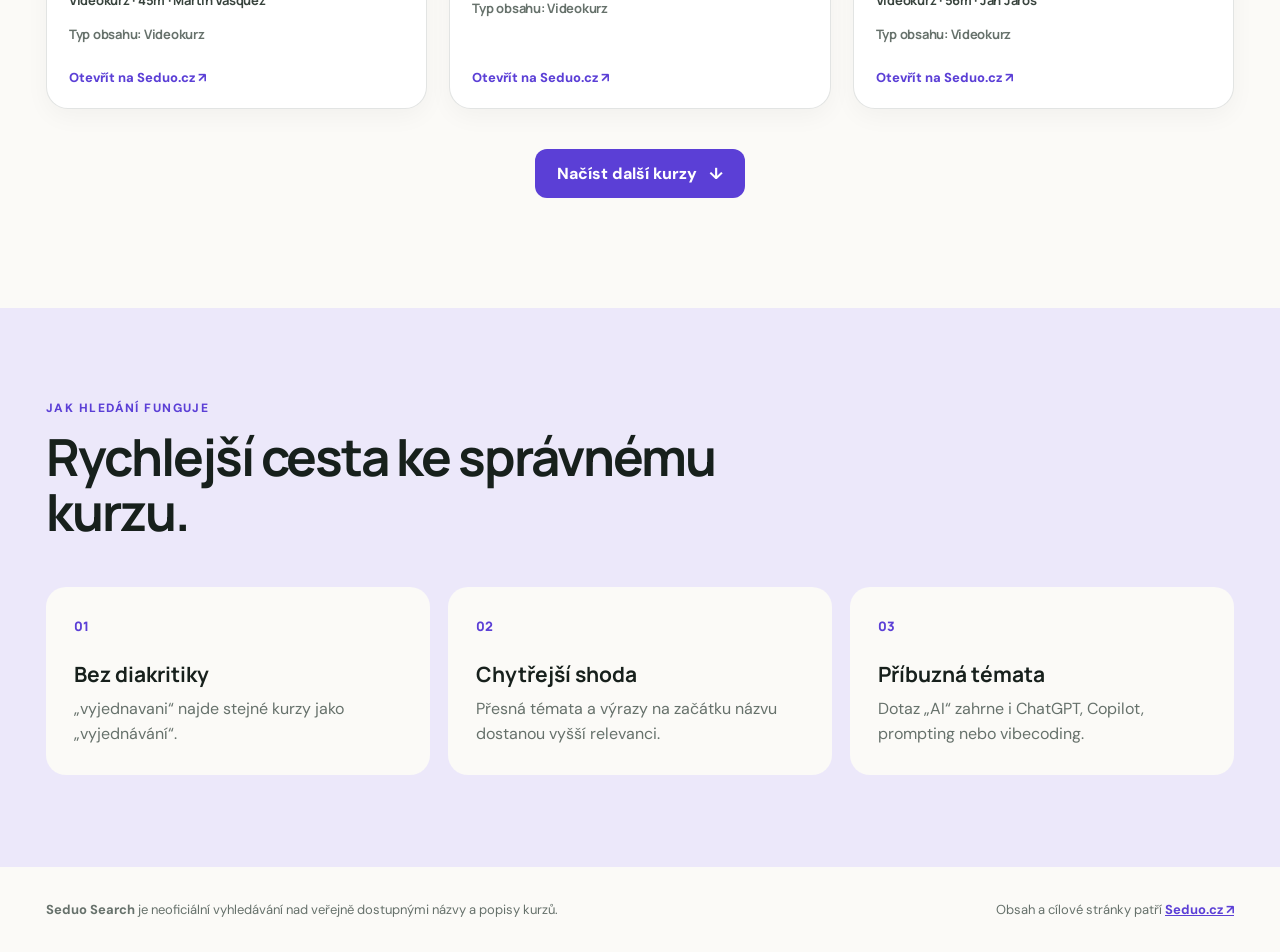
==== commit 5d578d8d: "Prohledávat popisy kurzů v Seduo Search" ====
--- a/search/index.html
+++ b/search/index.html
@@ -9,7 +9,7 @@
   <meta property="og:description" content="Hledejte bez diakritiky, podle témat a relevance ve veřejném katalogu Seduo.cz.">
   <meta property="og:image" content="https://jannehasil.github.io/education-radar-cz-sk/search/og.png">
   <link rel="stylesheet" href="styles.css">
-  <script src="app.js" defer></script>
+  <script src="app.js?v=20260812-3" defer></script>
 </head>
 <body>
 <main id="top">
@@ -26,7 +26,7 @@
       <p class="lede">Hledá i bez diakritiky, chápe příbuzná témata a nejlepší shody řadí nahoru.</p>
       <div class="searchShell">
         <svg aria-hidden="true" viewBox="0 0 24 24"><path d="m21 21-4.35-4.35m2.35-5.65a8 8 0 1 1-16 0 8 8 0 0 1 16 0Z"></path></svg>
-        <input id="search" placeholder="Téma, název kurzu nebo lektor…" aria-label="Hledat kurzy a lektory" autocomplete="off">
+        <input id="search" placeholder="Téma, název, popis kurzu nebo lektor…" aria-label="Hledat v názvech, popisech kurzů a lektorech" autocomplete="off">
         <button id="clear" class="clear" aria-label="Vymazat hledání" hidden>×</button><kbd id="shortcut">/</kbd>
       </div>
       <div class="quickRow"><span>Zkuste:</span><button>AI</button><button>Petr Pavel</button><button>Excel</button><button>komunikace</button><button>angličtina</button></div>
@@ -54,7 +54,7 @@
   </section>
 
   <section class="how"><div><p class="kicker">Jak hledání funguje</p><h2>Rychlejší cesta ke správnému kurzu.</h2></div><div class="steps"><article><span>01</span><h3>Bez diakritiky</h3><p>„vyjednavani“ najde stejné kurzy jako „vyjednávání“.</p></article><article><span>02</span><h3>Chytřejší shoda</h3><p>Přesná témata a výrazy na začátku názvu dostanou vyšší relevanci.</p></article><article><span>03</span><h3>Příbuzná témata</h3><p>Dotaz „AI“ zahrne i ChatGPT, Copilot, prompting nebo vibecoding.</p></article></div></section>
-  <footer><p><strong>Seduo Search</strong> je neoficiální vyhledávání nad veřejně dostupnými názvy kurzů.</p><p>Obsah a cílové stránky patří <a href="https://www.seduo.cz" target="_blank" rel="noreferrer">Seduo.cz ↗</a></p></footer>
+  <footer><p><strong>Seduo Search</strong> je neoficiální vyhledávání nad veřejně dostupnými názvy a popisy kurzů.</p><p>Obsah a cílové stránky patří <a href="https://www.seduo.cz" target="_blank" rel="noreferrer">Seduo.cz ↗</a></p></footer>
 </main>
 </body>
 </html>
